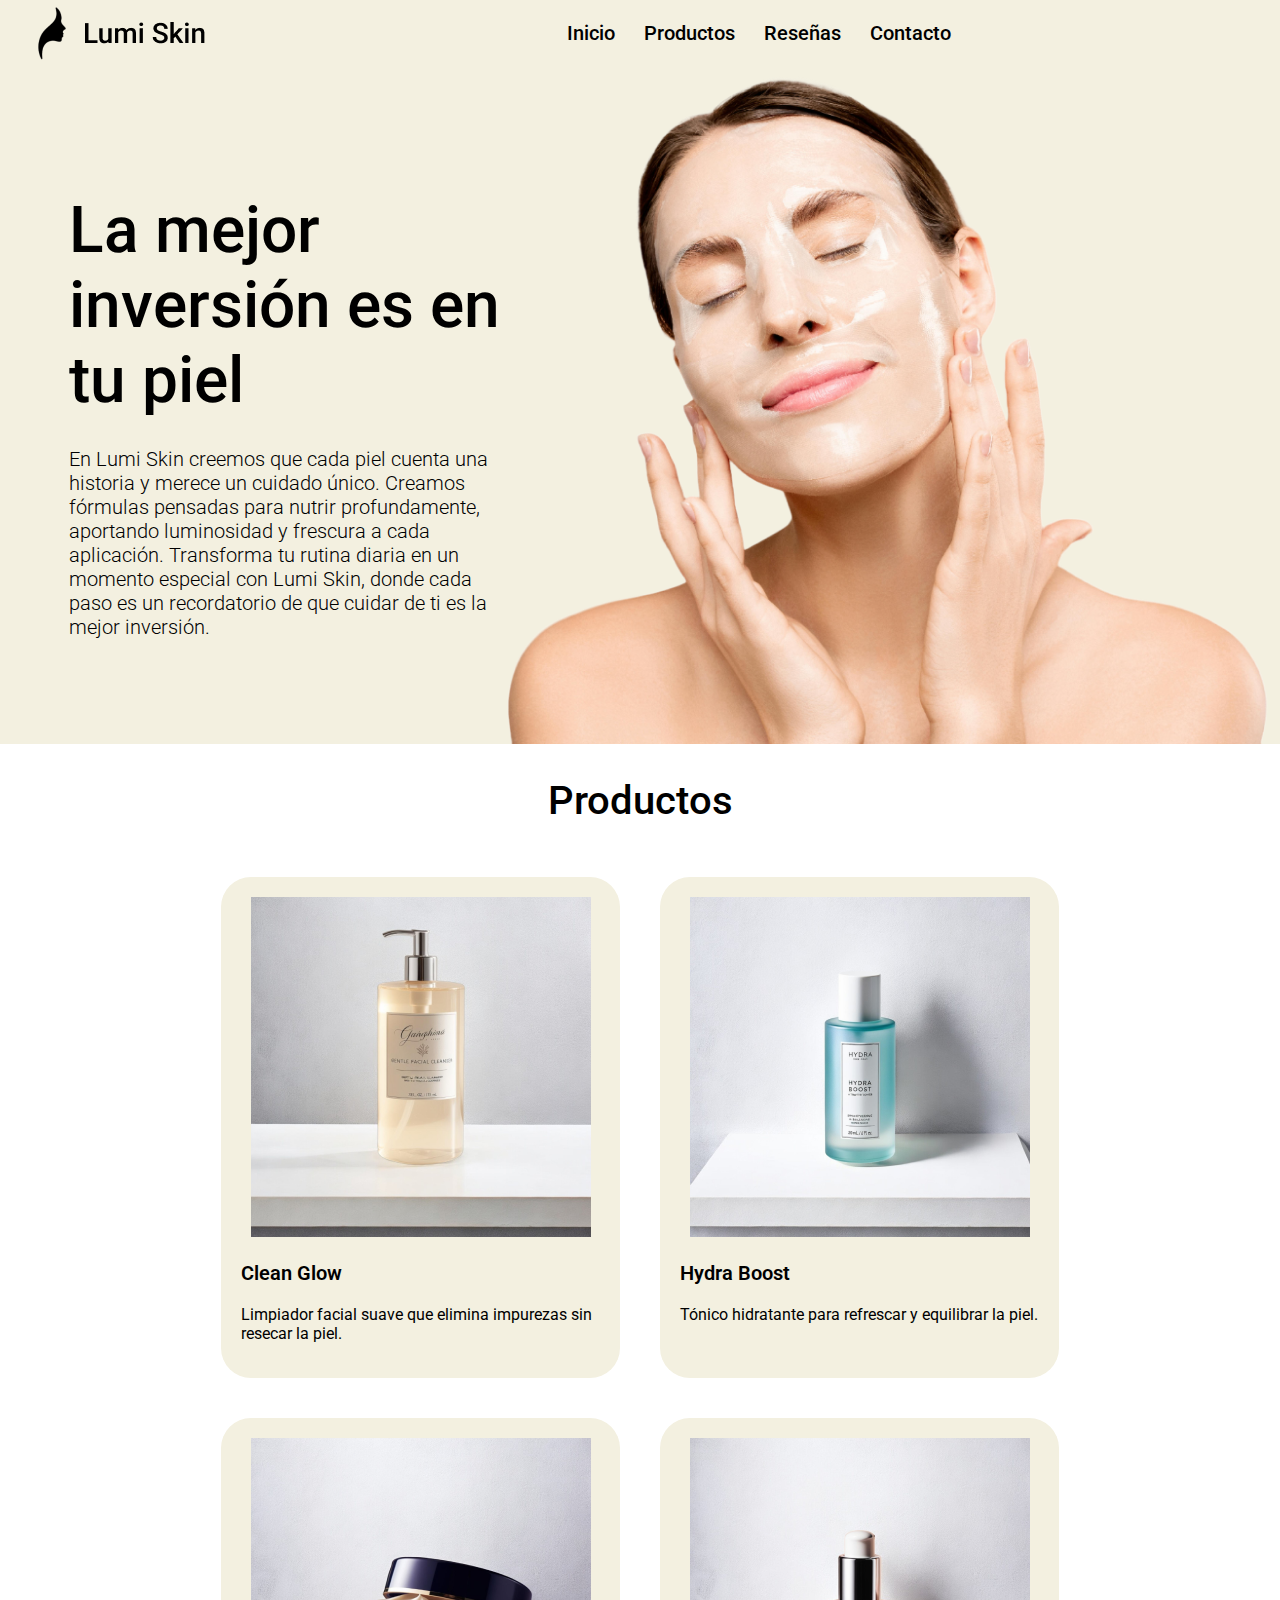
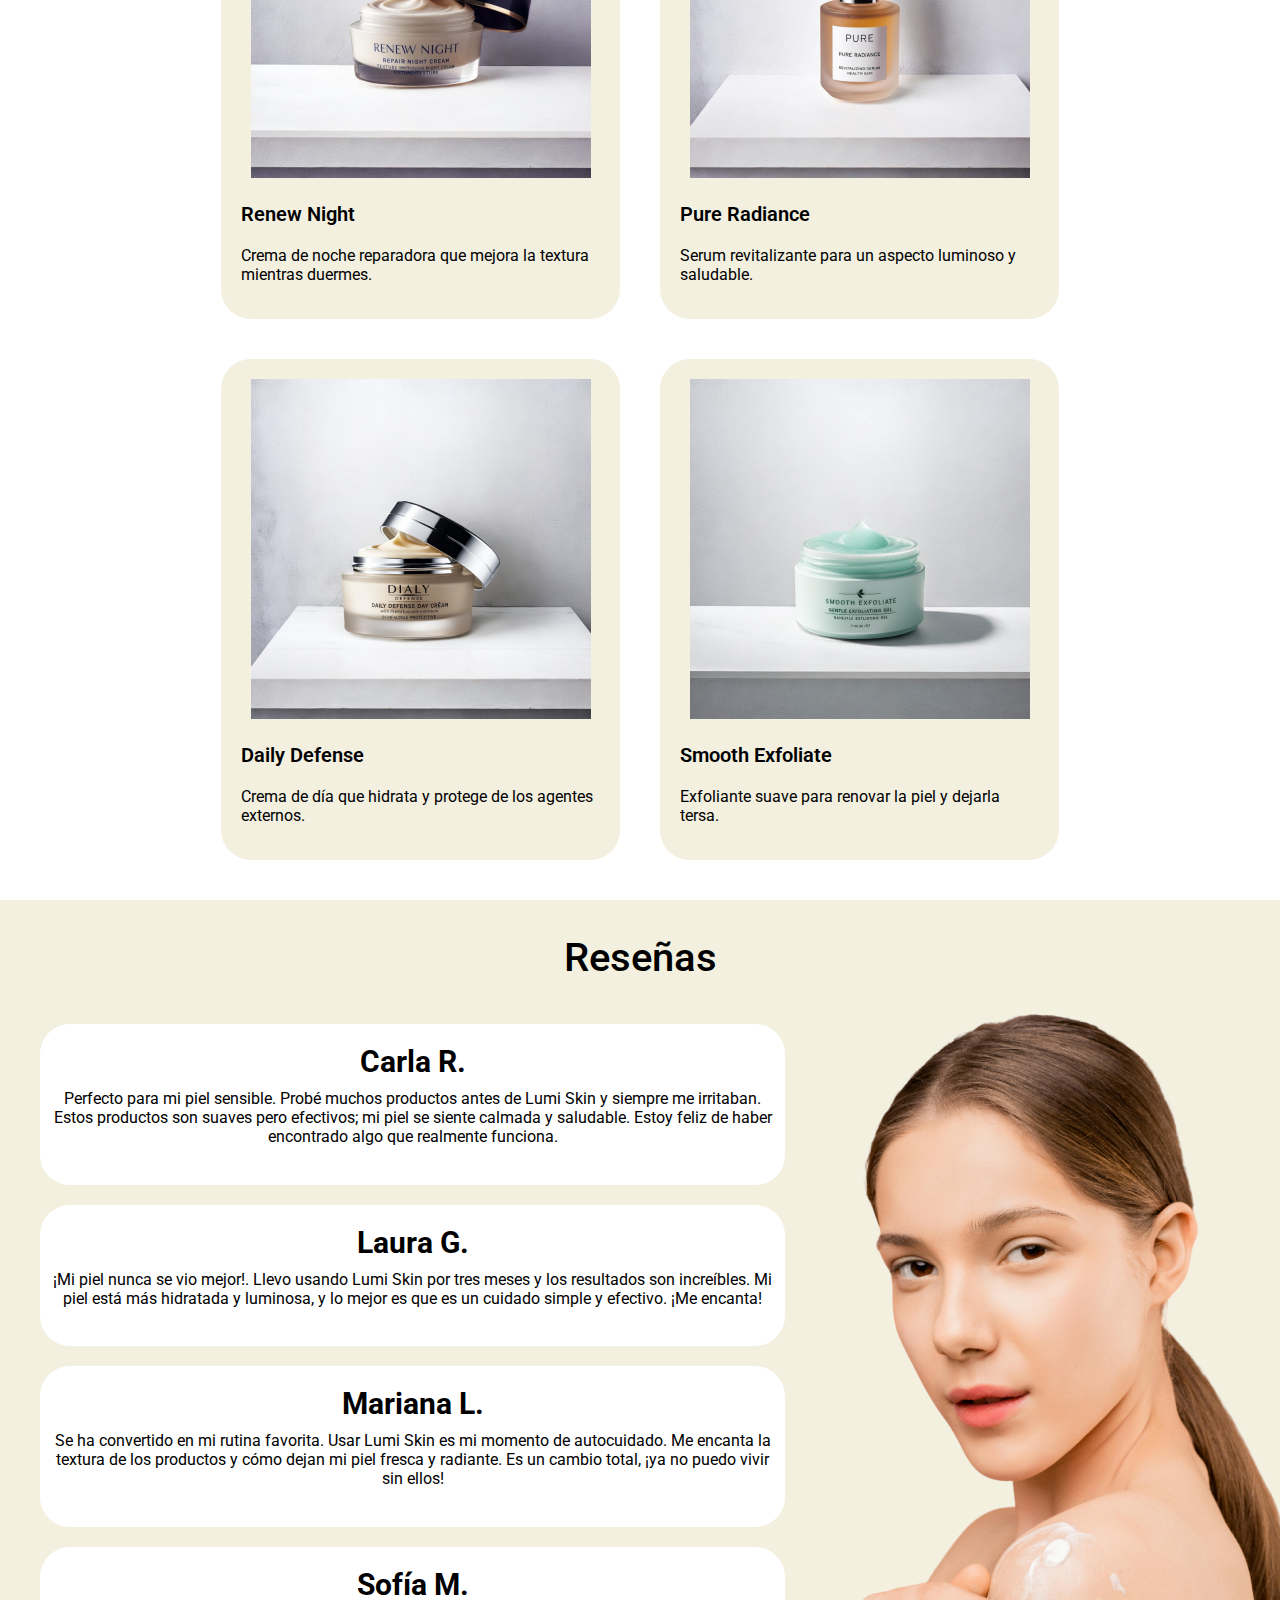
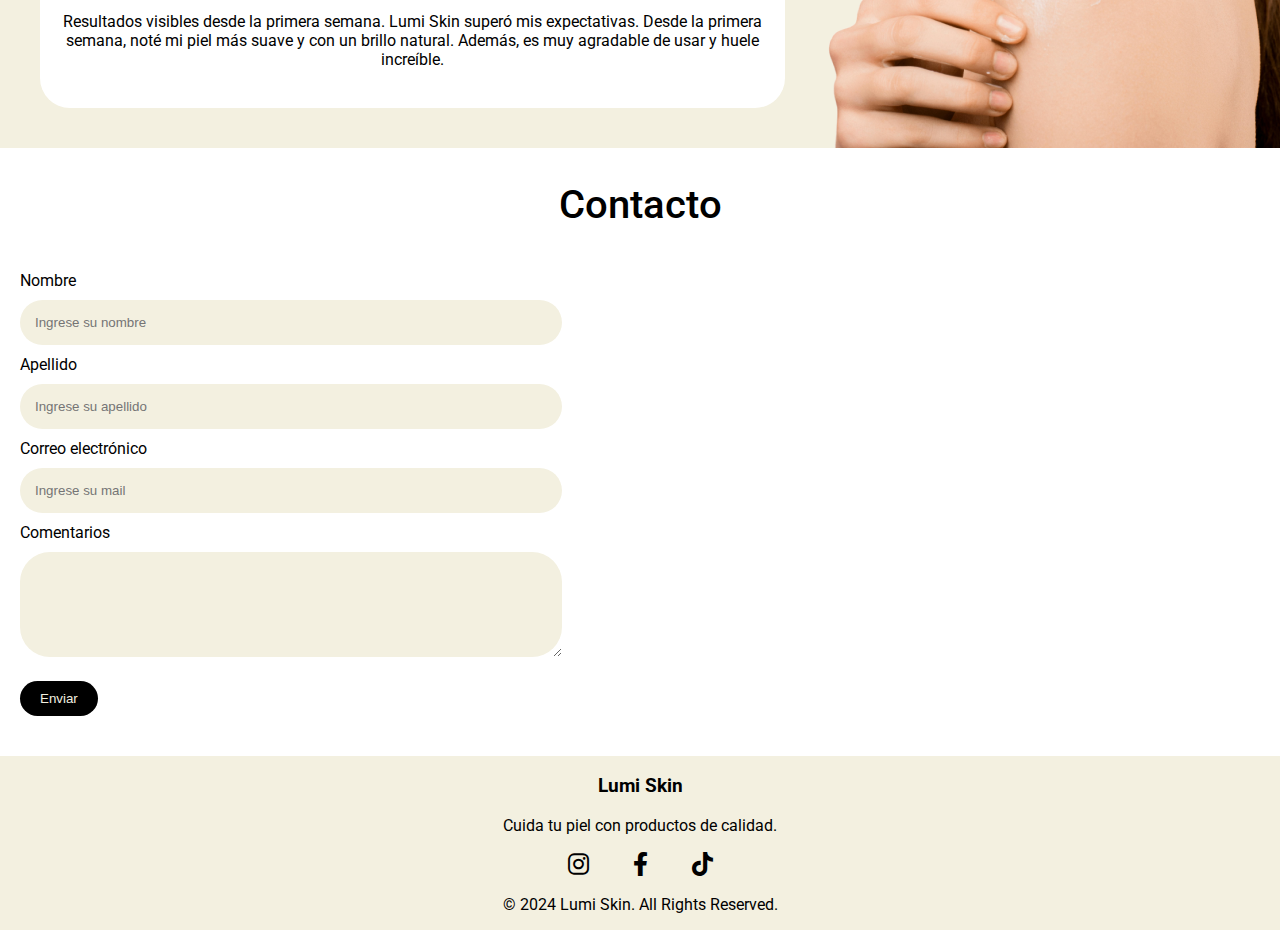
==== index.html @ 2d44f54c "Primer commit" ====
<!DOCTYPE html>
<html lang="es">
  <head>
    <meta charset="UTF-8" />
    <meta name="viewport" content="width=device-width, initial-scale=1.0" />
    <title>Lumi Skin</title>
    <link rel="stylesheet" href="styles.css" />
    <link
      href="https://fonts.googleapis.com/css2?family=Roboto:wght@400;700&display=swap"
      rel="stylesheet"
    />
    <link rel="shortcut icon" href="./Assets/Favicon.ico" type="image/x-icon" />
    <link
      rel="stylesheet"
      href="https://cdnjs.cloudflare.com/ajax/libs/font-awesome/6.0.0-beta3/css/all.min.css"
    />
  </head>
  <body>
    <header>
      <div id="logo">
        <img src="./Assets/Logo.png" alt="Logo de Lumi Skin" />
      </div>
      <nav>
        <ul>
          <li><a href="#inicio">Inicio</a></li>
          <li><a href="#productos">Productos</a></li>
          <li><a href="#reseñas">Reseñas</a></li>
          <li><a href="#contacto">Contacto</a></li>
        </ul>
      </nav>
    </header>
    <main>
      <section class="banner" id="inicio">
        <div class="texto-banner">
          <h1>La mejor inversión es en tu piel</h1>
          <p>
            En Lumi Skin creemos que cada piel cuenta una historia y merece un
            cuidado único. Creamos fórmulas pensadas para nutrir profundamente,
            aportando luminosidad y frescura a cada aplicación. Transforma tu
            rutina diaria en un momento especial con Lumi Skin, donde cada paso
            es un recordatorio de que cuidar de ti es la mejor inversión.
          </p>
        </div>
        <img
          src="./Assets/Mujer banner.png"
          alt="Mujer cuidando su piel con una mascarilla"
        />
      </section>
      <section class="productos" id="productos">
        <h2>Productos</h2>
        <div class="producto">
          <img
            src="./Assets/Producto1.png"
            alt="Imagen del producto Clean Glow"
          />
          <h3>Clean Glow</h3>
          <p>
            Limpiador facial suave que elimina impurezas sin resecar la piel.
          </p>
        </div>
        <div class="producto">
          <img
            src="./Assets/Producto2.png"
            alt="Imagen del producto Hydra Boost"
          />
          <h3>Hydra Boost</h3>
          <p>Tónico hidratante para refrescar y equilibrar la piel.</p>
        </div>
        <div class="producto">
          <img
            src="./Assets/Producto3.png"
            alt="Imagen del producto Renew Night"
          />
          <h3>Renew Night</h3>
          <p>
            Crema de noche reparadora que mejora la textura mientras duermes.
          </p>
        </div>
        <div class="producto">
          <img
            src="./Assets/Producto4.png"
            alt="Imagen del producto Pure Radiance"
          />
          <h3>Pure Radiance</h3>
          <p>Serum revitalizante para un aspecto luminoso y saludable.</p>
        </div>
        <div class="producto">
          <img
            src="./Assets/Producto5.png"
            alt="Imagen del producto Daily Defense"
          />
          <h3>Daily Defense</h3>
          <p>Crema de día que hidrata y protege de los agentes externos.</p>
        </div>
        <div class="producto">
          <img
            src="./Assets/Producto6.png"
            alt="Imagen del producto Smooth Exfoliate"
          />
          <h3>Smooth Exfoliate</h3>
          <p>Exfoliante suave para renovar la piel y dejarla tersa.</p>
        </div>
      </section>
      <section id="reseñas" class="reseñas">
        <h2>Reseñas</h2>
        <div class="reseñas-contenido">
          <div class="contenedor-reseñas">
            <div class="reseña">
              <h3>Carla R.</h3>
              <p>
                Perfecto para mi piel sensible. Probé muchos productos antes de
                Lumi Skin y siempre me irritaban. Estos productos son suaves
                pero efectivos; mi piel se siente calmada y saludable. Estoy
                feliz de haber encontrado algo que realmente funciona.
              </p>
            </div>
            <div class="reseña">
              <h3>Laura G.</h3>
              <p>
                ¡Mi piel nunca se vio mejor!. Llevo usando Lumi Skin por tres
                meses y los resultados son increíbles. Mi piel está más
                hidratada y luminosa, y lo mejor es que es un cuidado simple y
                efectivo. ¡Me encanta!
              </p>
            </div>
            <div class="reseña">
              <h3>Mariana L.</h3>
              <p>
                Se ha convertido en mi rutina favorita. Usar Lumi Skin es mi
                momento de autocuidado. Me encanta la textura de los productos y
                cómo dejan mi piel fresca y radiante. Es un cambio total, ¡ya no
                puedo vivir sin ellos!
              </p>
            </div>
            <div class="reseña">
              <h3>Sofía M.</h3>
              <p>
                Resultados visibles desde la primera semana. Lumi Skin superó
                mis expectativas. Desde la primera semana, noté mi piel más
                suave y con un brillo natural. Además, es muy agradable de usar
                y huele increíble.
              </p>
            </div>
          </div>
          <img
            src="./Assets/Mujer reseñas.png"
            alt="Mujer joven aplicando crema en su hombro"
          />
        </div>
      </section>

      <section class="contacto" id="contacto">
        <h2>Contacto</h2>
        <form
          action="https://formsubmit.co/julysayago12@gmail.com"
          method="POST"
        >
          <label for="firstname">Nombre</label>
          <input
            type="text"
            name="firstname"
            placeholder="Ingrese su nombre"
            size="30"
            required
          />
          <br />
          <label for="lastname">Apellido</label>
          <input
            type="text"
            name="lastname"
            placeholder="Ingrese su apellido"
            size="30"
            required
          />
          <br />
          <label for="mail">Correo electrónico</label>
          <input
            type="email"
            name="mail"
            placeholder="Ingrese su mail"
            required
          />
          <br />
          <label for="comentarios">Comentarios</label>
          <textarea name="comentarios" rows="5" cols="30" required></textarea>
          <br />
          <button type="submit">Enviar</button>
        </form>
        <iframe
          src="https://www.google.com/maps/embed?pb=!1m18!1m12!1m3!1d3467.356515587572!2d-58.37056177796857!3d-34.616450574011274!2m3!1f0!2f0!3f0!3m2!1i1024!2i768!4f13.1!3m3!1m2!1s0x95a3351cbd04daa5%3A0x6d84c28a6ce21945!2sHera%20centro%20de%20est%C3%A9tica%20facial%20y%20corporal!5e1!3m2!1ses!2sar!4v1731431781324!5m2!1ses!2sar"
          width="600"
          height="450"
          style="border: 0"
          allowfullscreen=""
          loading="lazy"
          referrerpolicy="no-referrer-when-downgrade"
        ></iframe>
      </section>
    </main>
    <footer>
      <h3>Lumi Skin</h3>
      <p>Cuida tu piel con productos de calidad.</p>
      <div class="iconos-redes-sociales">
        <a href="https://www.instagram.com" target="_blank"
          ><i class="fab fa-instagram"></i
        ></a>
        <a href="https://www.facebook.com" target="_blank"
          ><i class="fab fa-facebook-f"></i
        ></a>
        <a href="https://www.tiktok.com" target="_blank"
          ><i class="fab fa-tiktok"></i
        ></a>
      </div>
      <p>© 2024 Lumi Skin. All Rights Reserved.</p>
    </footer>
  </body>
</html>
---- styles.css ----
html {
  background-color: #f3f0e0;
  font-family: "Roboto", Arial, sans-serif;
}

body {
  padding: 0;
  margin: 0;
}

/*Header*/

header {
  display: flex;
  align-items: center;
  justify-content: space-between;
}

#logo {
  padding-left: 29px;
  padding-top: 5px;
}

nav {
  flex-grow: 1;
}

nav ul {
  list-style: none;
  display: flex;
  justify-content: center;
}

nav ul li a {
  text-decoration: none;
  color: black;
  margin-right: 29px;
  font-size: 1.25em;
  font-weight: 500;
}

nav ul li a:hover {
  text-decoration: underline;
}

/*Banner*/
.banner {
  display: flex;
  align-items: center;
  justify-content: center;
}

.texto-banner {
  padding-left: 69px;
  width: 39%;
}

.banner h1 {
  font-size: 4em;
  font-weight: 500;
  margin-bottom: 0;
}

.banner p {
  font-size: 1.25em;
  font-weight: 300;
  padding-top: 29px;
  margin-top: 0;
}

.banner img {
  padding-right: 10px;
}

/*Productos*/
.productos {
  display: flex;
  flex-wrap: wrap;
  justify-content: center;
  background-color: white;
  padding-bottom: 20px;
}

.productos h2 {
  width: 100%;
  text-align: center;
  font-size: 2.5em;
  font-weight: 500;
}

.producto {
  width: 399px;
  height: 501px;
  margin: 20px;
  padding: 20px;
  background-color: #f3f0e0;
  border-radius: 30px;
  text-align: center;
  box-sizing: border-box;
}

.producto h3 {
  font-size: 1.25em;
  font-weight: 600;
  text-align: left;
}

.producto p {
  font-size: 1em;
  font-weight: 400;
  text-align: left;
}

/*Reseñas*/
.reseñas {
  display: flex;
  flex-direction: column;
  align-items: center;
}

.reseñas h2 {
  width: 100%;
  text-align: center;
  font-size: 2.5em;
  font-weight: 500;
}

.reseñas-contenido {
  display: flex;
  justify-content: space-between;
  width: 100%;
}

.contenedor-reseñas {
  display: flex;
  flex-wrap: wrap;
  justify-content: space-between;
  width: 80%;
  padding-left: 30px;
  padding-right: 30px;
  padding-bottom: 30px;
}

.reseña {
  margin: 10px;
  padding: 10px 10px 20px;
  background-color: white;
  text-align: center;
  border-radius: 30px;
  box-sizing: border-box;
}

.reseña h3 {
  font-size: 1.875em;
  font-weight: 700;
  margin: 10px 0;
}

.reseña p {
  font-size: 1em;
  font-weight: 400;
  margin: 5px 0;
}

/*Contacto*/
.contacto {
  display: flex;
  flex-wrap: wrap;
  justify-content: center;
  background-color: white;
  padding-bottom: 40px;
}

.contacto h2 {
  width: 100%;
  text-align: center;
  font-size: 2.5em;
  font-weight: 500;
}

.contacto form {
  width: 50%;
  justify-content: center;
}

.contacto form label {
  display: block;
  padding-top: 10px;
  padding-bottom: 10px;
}

.contacto form input {
  width: 80%;
  padding: 15px;
  border: none;
  border-radius: 30px;
  background-color: #f3f0e0;
}

.contacto form textarea {
  width: 80%;
  padding: 15px;
  border: none;
  margin-bottom: 20px;
  border-radius: 30px;
  background-color: #f3f0e0;
}

.contacto form button {
  padding: 10px 20px;
  background-color: black;
  color: #f3f0e0;
  border: none;
  border-radius: 30px;
  cursor: pointer;
}

.contacto iframe {
  border-radius: 30px;
}

/*Footer*/
footer {
  text-align: center;
}

.iconos-redes-sociales a {
  color: #000;
  padding: 20px;
  font-size: 1.5em;
}
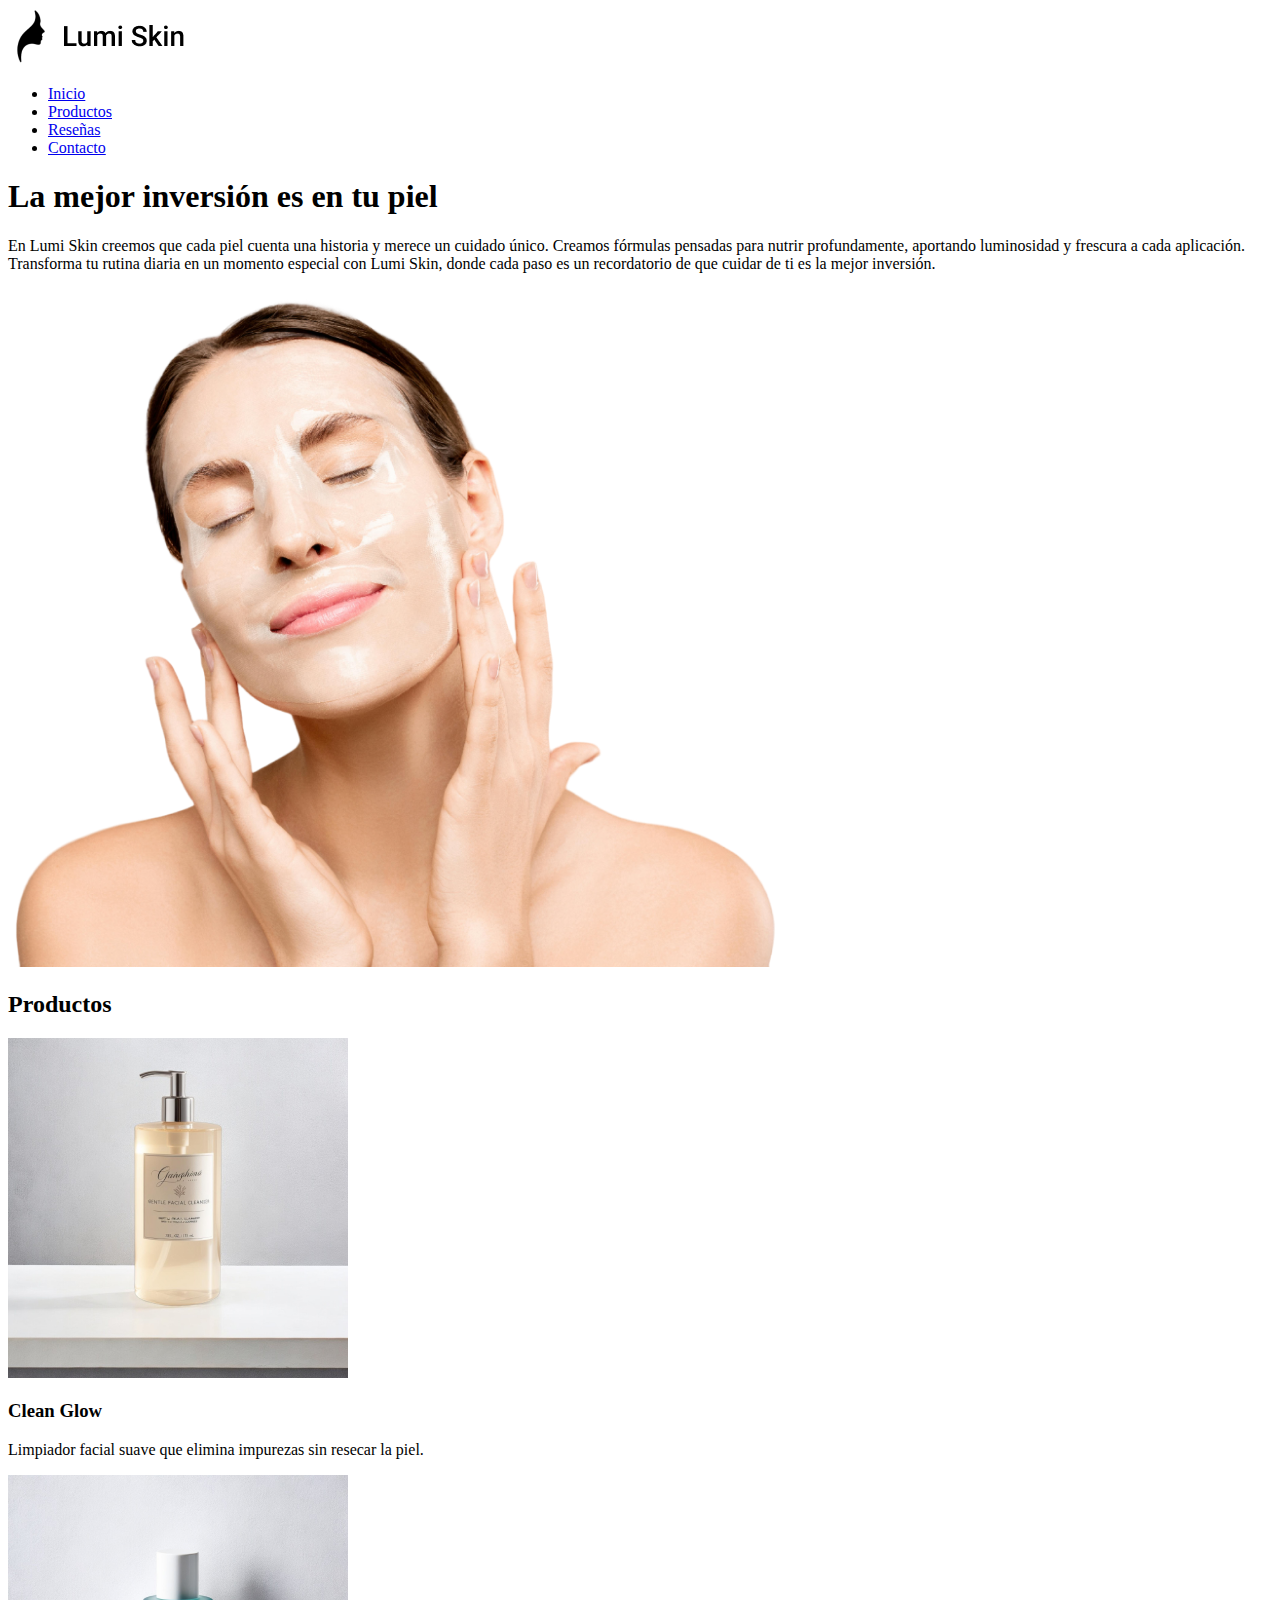
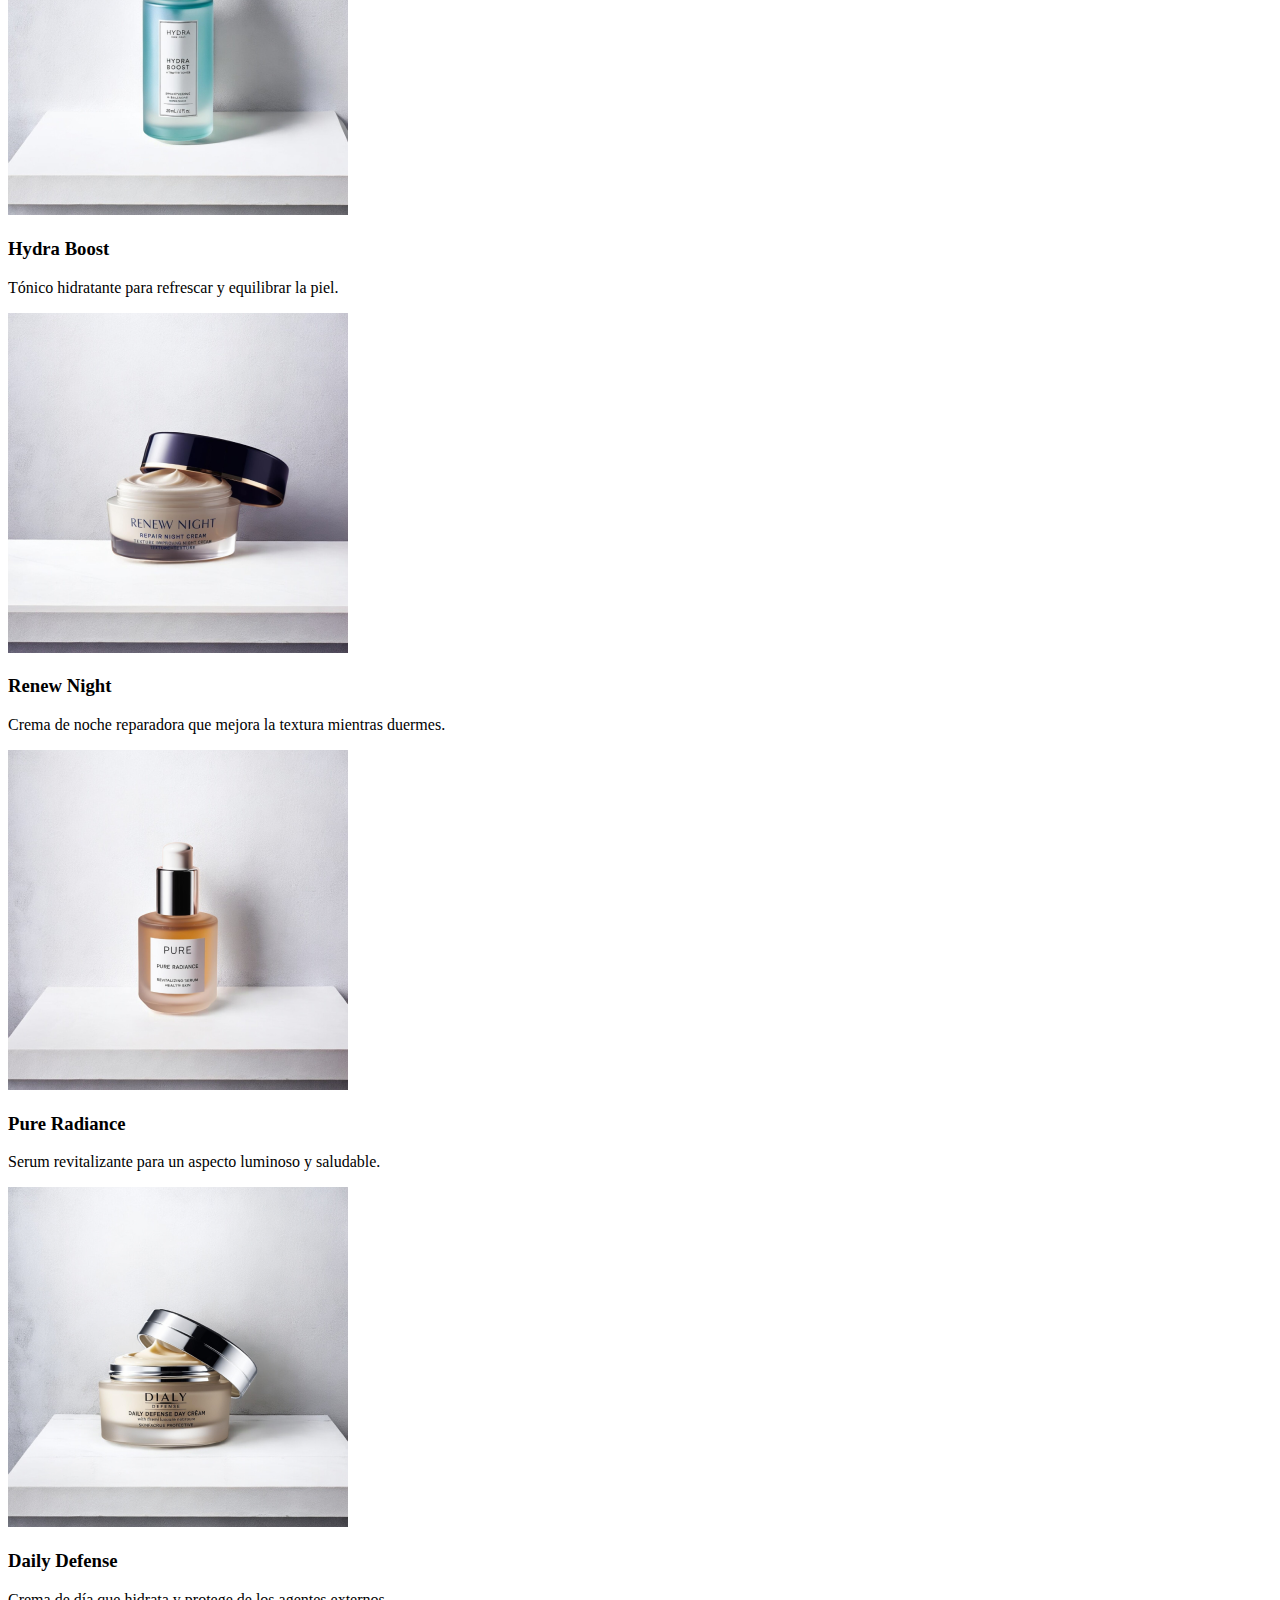
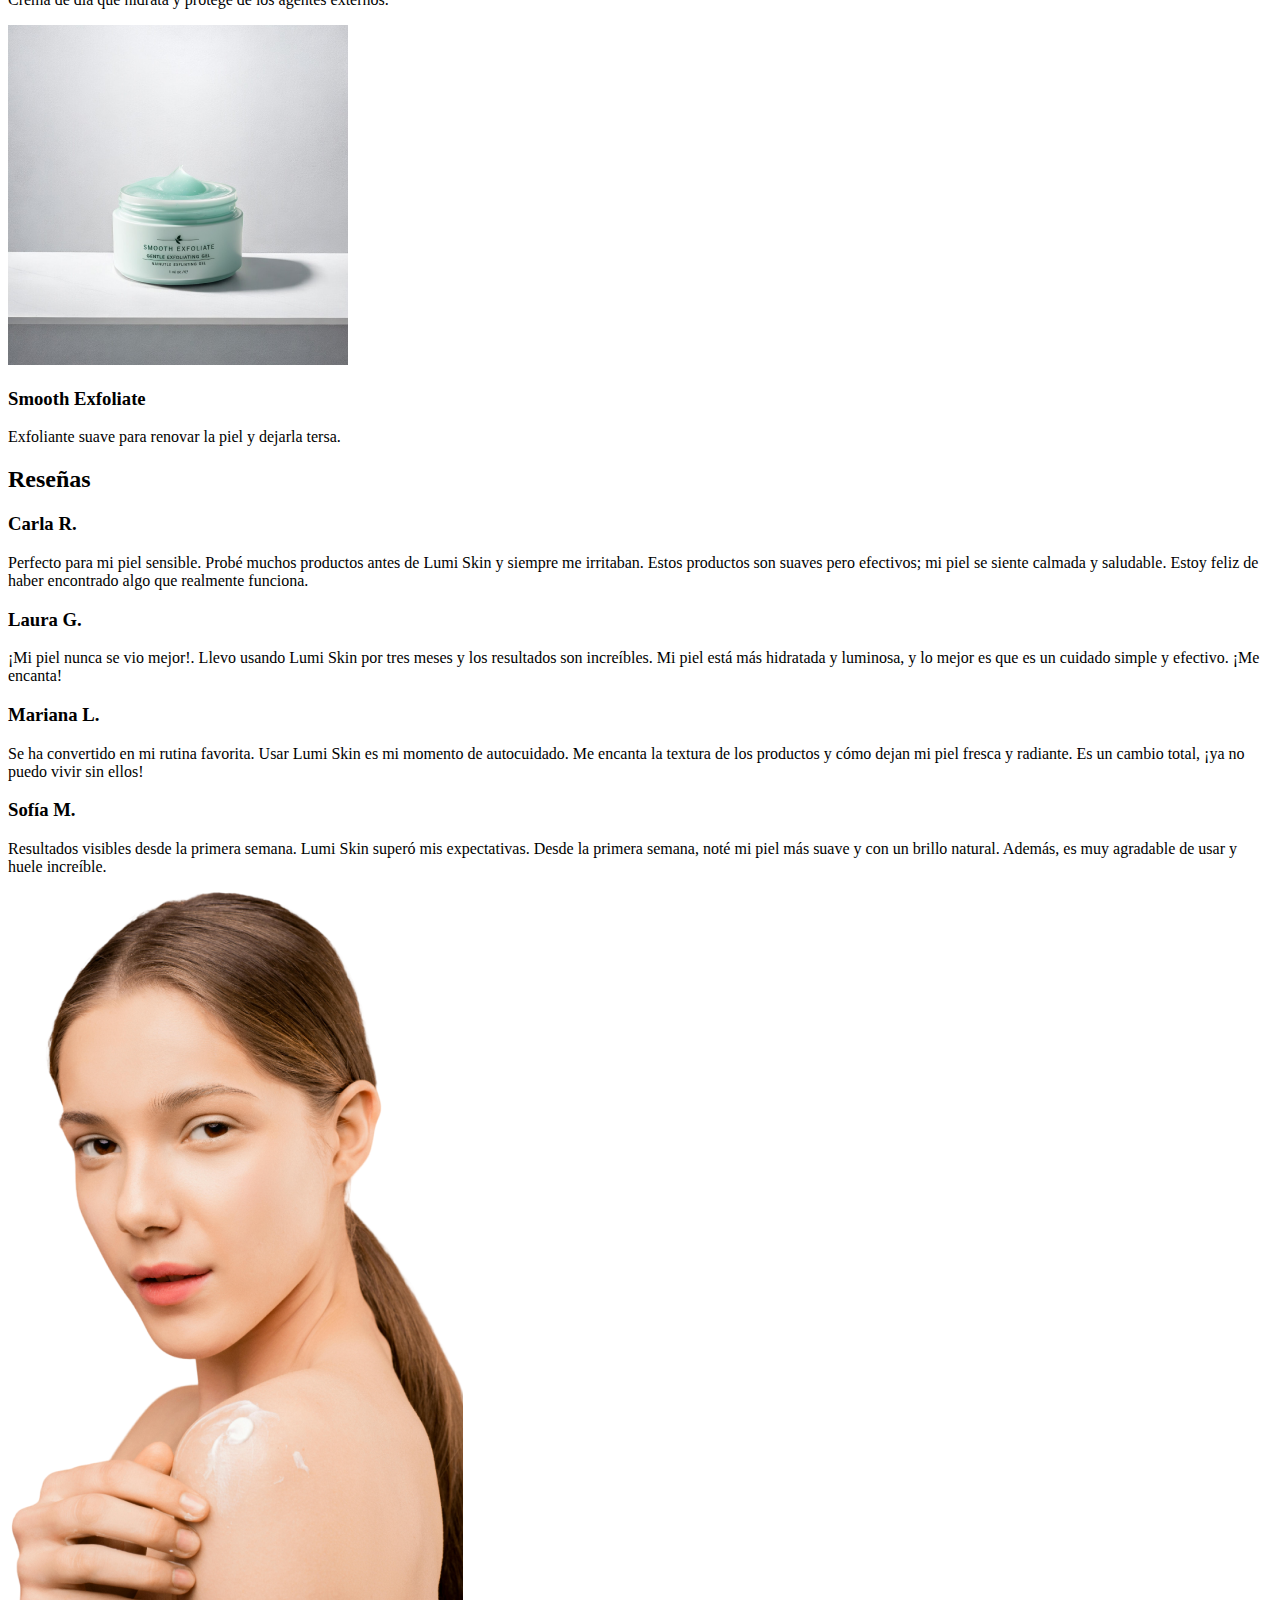
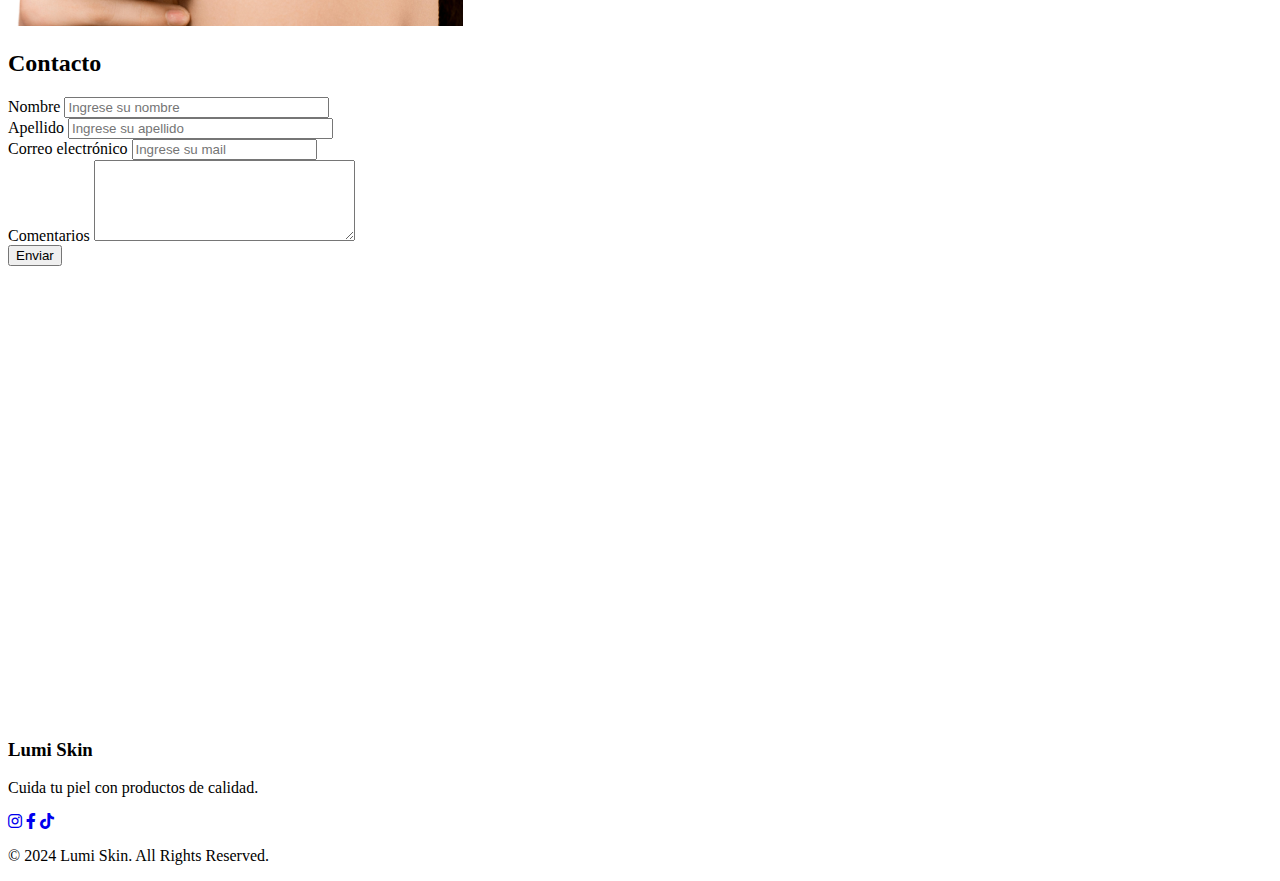
==== commit f67bc29a: "Falttba guardar el HTML" ====
--- a/index.html
+++ b/index.html
@@ -4,7 +4,7 @@
     <meta charset="UTF-8" />
     <meta name="viewport" content="width=device-width, initial-scale=1.0" />
     <title>Lumi Skin</title>
-    <link rel="stylesheet" href="styles.css" />
+    <link rel="stylesheet" href="style.css" />
     <link
       href="https://fonts.googleapis.com/css2?family=Roboto:wght@400;700&display=swap"
       rel="stylesheet"
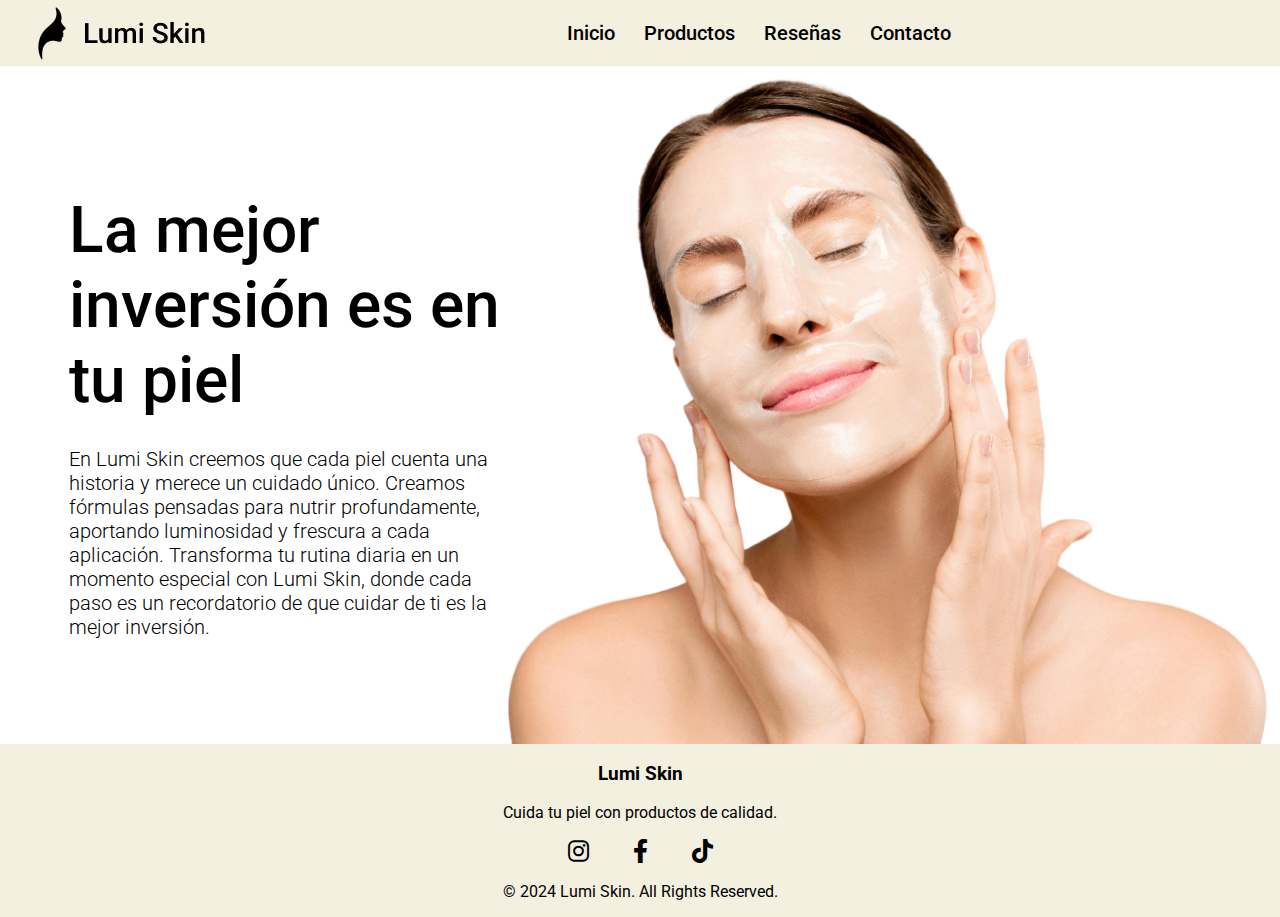
==== commit a11f124f: "Modal, separación en distintos HTML, etc" ====
--- a/index.html
+++ b/index.html
@@ -4,7 +4,7 @@
     <meta charset="UTF-8" />
     <meta name="viewport" content="width=device-width, initial-scale=1.0" />
     <title>Lumi Skin</title>
-    <link rel="stylesheet" href="style.css" />
+    <link rel="stylesheet" href="/CSS/styles.css" />
     <link
       href="https://fonts.googleapis.com/css2?family=Roboto:wght@400;700&display=swap"
       rel="stylesheet"
@@ -15,6 +15,8 @@
       href="https://cdnjs.cloudflare.com/ajax/libs/font-awesome/6.0.0-beta3/css/all.min.css"
     />
   </head>
+  <script src="script.js"></script>
+
   <body>
     <header>
       <div id="logo">
@@ -22,10 +24,10 @@
       </div>
       <nav>
         <ul>
-          <li><a href="#inicio">Inicio</a></li>
-          <li><a href="#productos">Productos</a></li>
-          <li><a href="#reseñas">Reseñas</a></li>
-          <li><a href="#contacto">Contacto</a></li>
+          <li><a href="index.html">Inicio</a></li>
+          <li><a href="/productos.html">Productos</a></li>
+          <li><a href="/reseñas.html">Reseñas</a></li>
+          <li><a href="/contacto.html">Contacto</a></li>
         </ul>
       </nav>
     </header>
@@ -46,156 +48,6 @@
           alt="Mujer cuidando su piel con una mascarilla"
         />
       </section>
-      <section class="productos" id="productos">
-        <h2>Productos</h2>
-        <div class="producto">
-          <img
-            src="./Assets/Producto1.png"
-            alt="Imagen del producto Clean Glow"
-          />
-          <h3>Clean Glow</h3>
-          <p>
-            Limpiador facial suave que elimina impurezas sin resecar la piel.
-          </p>
-        </div>
-        <div class="producto">
-          <img
-            src="./Assets/Producto2.png"
-            alt="Imagen del producto Hydra Boost"
-          />
-          <h3>Hydra Boost</h3>
-          <p>Tónico hidratante para refrescar y equilibrar la piel.</p>
-        </div>
-        <div class="producto">
-          <img
-            src="./Assets/Producto3.png"
-            alt="Imagen del producto Renew Night"
-          />
-          <h3>Renew Night</h3>
-          <p>
-            Crema de noche reparadora que mejora la textura mientras duermes.
-          </p>
-        </div>
-        <div class="producto">
-          <img
-            src="./Assets/Producto4.png"
-            alt="Imagen del producto Pure Radiance"
-          />
-          <h3>Pure Radiance</h3>
-          <p>Serum revitalizante para un aspecto luminoso y saludable.</p>
-        </div>
-        <div class="producto">
-          <img
-            src="./Assets/Producto5.png"
-            alt="Imagen del producto Daily Defense"
-          />
-          <h3>Daily Defense</h3>
-          <p>Crema de día que hidrata y protege de los agentes externos.</p>
-        </div>
-        <div class="producto">
-          <img
-            src="./Assets/Producto6.png"
-            alt="Imagen del producto Smooth Exfoliate"
-          />
-          <h3>Smooth Exfoliate</h3>
-          <p>Exfoliante suave para renovar la piel y dejarla tersa.</p>
-        </div>
-      </section>
-      <section id="reseñas" class="reseñas">
-        <h2>Reseñas</h2>
-        <div class="reseñas-contenido">
-          <div class="contenedor-reseñas">
-            <div class="reseña">
-              <h3>Carla R.</h3>
-              <p>
-                Perfecto para mi piel sensible. Probé muchos productos antes de
-                Lumi Skin y siempre me irritaban. Estos productos son suaves
-                pero efectivos; mi piel se siente calmada y saludable. Estoy
-                feliz de haber encontrado algo que realmente funciona.
-              </p>
-            </div>
-            <div class="reseña">
-              <h3>Laura G.</h3>
-              <p>
-                ¡Mi piel nunca se vio mejor!. Llevo usando Lumi Skin por tres
-                meses y los resultados son increíbles. Mi piel está más
-                hidratada y luminosa, y lo mejor es que es un cuidado simple y
-                efectivo. ¡Me encanta!
-              </p>
-            </div>
-            <div class="reseña">
-              <h3>Mariana L.</h3>
-              <p>
-                Se ha convertido en mi rutina favorita. Usar Lumi Skin es mi
-                momento de autocuidado. Me encanta la textura de los productos y
-                cómo dejan mi piel fresca y radiante. Es un cambio total, ¡ya no
-                puedo vivir sin ellos!
-              </p>
-            </div>
-            <div class="reseña">
-              <h3>Sofía M.</h3>
-              <p>
-                Resultados visibles desde la primera semana. Lumi Skin superó
-                mis expectativas. Desde la primera semana, noté mi piel más
-                suave y con un brillo natural. Además, es muy agradable de usar
-                y huele increíble.
-              </p>
-            </div>
-          </div>
-          <img
-            src="./Assets/Mujer reseñas.png"
-            alt="Mujer joven aplicando crema en su hombro"
-          />
-        </div>
-      </section>
-
-      <section class="contacto" id="contacto">
-        <h2>Contacto</h2>
-        <form
-          action="https://formsubmit.co/julysayago12@gmail.com"
-          method="POST"
-        >
-          <label for="firstname">Nombre</label>
-          <input
-            type="text"
-            name="firstname"
-            placeholder="Ingrese su nombre"
-            size="30"
-            required
-          />
-          <br />
-          <label for="lastname">Apellido</label>
-          <input
-            type="text"
-            name="lastname"
-            placeholder="Ingrese su apellido"
-            size="30"
-            required
-          />
-          <br />
-          <label for="mail">Correo electrónico</label>
-          <input
-            type="email"
-            name="mail"
-            placeholder="Ingrese su mail"
-            required
-          />
-          <br />
-          <label for="comentarios">Comentarios</label>
-          <textarea name="comentarios" rows="5" cols="30" required></textarea>
-          <br />
-          <button type="submit">Enviar</button>
-        </form>
-        <iframe
-          src="https://www.google.com/maps/embed?pb=!1m18!1m12!1m3!1d3467.356515587572!2d-58.37056177796857!3d-34.616450574011274!2m3!1f0!2f0!3f0!3m2!1i1024!2i768!4f13.1!3m3!1m2!1s0x95a3351cbd04daa5%3A0x6d84c28a6ce21945!2sHera%20centro%20de%20est%C3%A9tica%20facial%20y%20corporal!5e1!3m2!1ses!2sar!4v1731431781324!5m2!1ses!2sar"
-          width="600"
-          height="450"
-          style="border: 0"
-          allowfullscreen=""
-          loading="lazy"
-          referrerpolicy="no-referrer-when-downgrade"
-        ></iframe>
-      </section>
     </main>
     <footer>
       <h3>Lumi Skin</h3>
--- a/CSS/styles.css
+++ b/CSS/styles.css
@@ -0,0 +1,288 @@
+html {
+  background-color: #f3f0e0;
+  font-family: "Roboto", Arial, sans-serif;
+}
+
+body {
+  padding: 0;
+  margin: 0;
+}
+
+/*Header*/
+
+header {
+  display: flex;
+  align-items: center;
+  justify-content: space-between;
+  
+}
+
+#logo {
+  padding-left: 29px;
+  padding-top: 5px;
+}
+
+nav {
+  flex-grow: 1;
+}
+
+nav ul {
+  list-style: none;
+  display: flex;
+  justify-content: center;
+}
+
+nav ul li a {
+  text-decoration: none;
+  color: black;
+  margin-right: 29px;
+  font-size: 1.25em;
+  font-weight: 500;
+}
+
+nav ul li a:hover {
+  text-decoration: underline;
+}
+
+/*Banner*/
+.banner {
+  display: flex;
+  align-items: center;
+  justify-content: center;
+  background-color: white;
+}
+
+.texto-banner {
+  padding-left: 69px;
+  width: 39%;
+}
+
+.banner h1 {
+  font-size: 4em;
+  font-weight: 500;
+  margin-bottom: 0;
+}
+
+.banner p {
+  font-size: 1.25em;
+  font-weight: 300;
+  padding-top: 29px;
+  margin-top: 0;
+}
+
+.banner img {
+  padding-right: 10px;
+}
+
+/*Productos*/
+.productos {
+  display: flex;
+  flex-wrap: wrap;
+  justify-content: center;
+  background-color: white;
+  padding-bottom: 20px;
+}
+
+.productos h2 {
+  width: 100%;
+  text-align: center;
+  font-size: 2.5em;
+  font-weight: 500;
+}
+
+.producto {
+  width: 399px;
+  height: 590px;
+  margin: 20px;
+  padding: 20px;
+  background-color: #f3f0e0;
+  border-radius: 30px;
+  text-align: center;
+  box-sizing: border-box;
+}
+
+.producto h3 {
+  font-size: 1.25em;
+  font-weight: 600;
+  text-align: left;
+  text-align: center;
+}
+
+.producto p {
+  font-size: 1em;
+  font-weight: 400;
+  text-align: left;
+  text-align: center;
+}
+
+/*Reseñas*/
+.reseñas {
+  display: flex;
+  flex-direction: column;
+  align-items: center;
+  background-color: white;
+}
+
+.reseñas h2 {
+  width: 100%;
+  text-align: center;
+  font-size: 2.5em;
+  font-weight: 500;
+}
+
+.reseñas-contenido {
+  display: flex;
+  justify-content: space-between;
+  width: 100%;
+}
+
+.contenedor-reseñas {
+  display: flex;
+  flex-wrap: wrap;
+  justify-content: space-between;
+  width: 80%;
+  padding-left: 30px;
+  padding-right: 30px;
+  padding-bottom: 30px;
+}
+
+.reseña {
+  margin: 10px;
+  padding: 10px 10px 20px;
+  background-color: #f3f0e0;
+  text-align: center;
+  border-radius: 30px;
+  box-sizing: border-box;
+}
+
+.reseña h3 {
+  font-size: 1.875em;
+  font-weight: 700;
+  margin: 10px 0;
+}
+
+.reseña p {
+  font-size: 1em;
+  font-weight: 400;
+  margin: 5px 0;
+}
+
+/*Contacto*/
+.contacto {
+  display: flex;
+  flex-wrap: wrap;
+  justify-content: center;
+  background-color: white;
+  padding-bottom: 40px;
+}
+
+.contacto h2 {
+  width: 100%;
+  text-align: center;
+  font-size: 2.5em;
+  font-weight: 500;
+}
+
+.contacto form {
+  width: 50%;
+  justify-content: center;
+}
+
+.contacto form label {
+  display: block;
+  padding-top: 10px;
+  padding-bottom: 10px;
+}
+
+.contacto form input {
+  width: 80%;
+  padding: 15px;
+  border: none;
+  border-radius: 30px;
+  background-color: #f3f0e0;
+}
+
+.contacto form textarea {
+  width: 80%;
+  padding: 15px;
+  border: none;
+  margin-bottom: 20px;
+  border-radius: 30px;
+  background-color: #f3f0e0;
+}
+
+.contacto form button {
+  padding: 10px 20px;
+  background-color: black;
+  color: #f3f0e0;
+  border: none;
+  border-radius: 30px;
+  cursor: pointer;
+}
+
+.contacto iframe {
+  border-radius: 30px;
+}
+
+/*Footer*/
+footer {
+  text-align: center;
+}
+
+.iconos-redes-sociales a {
+  color: #000;
+  padding: 20px;
+  font-size: 1.5em;
+}
+
+#agregarButton, #verMasButton {
+  width: 90%;
+  padding: 10px 20px;
+  margin-bottom: 15px;
+  cursor: pointer;
+  border-radius: 30px;
+}
+
+#agregarButton {
+  background-color: #000;
+  border: none;
+  color: white;
+}
+
+#agregarButton {
+  background-color: #000;
+  border: none;
+  color: white;
+}
+
+.modal {
+  display: none; 
+  position: fixed; 
+  top: 0;
+  left: 0;
+  width: 100%; 
+  height: 100%; 
+  background-color: rgba(0, 0, 0, 0.4);
+}
+
+.modal-content {
+  background-color: #fefefe;
+  margin: 15% auto;
+  padding: 20px;
+  border-radius: 30px;
+  width: 50%;
+}
+
+
+.close {
+  color: #aaa;
+  float: right;
+  font-size: 28px;
+  font-weight: bold;
+}
+
+.close:hover {
+  color: black;
+  text-decoration: none;
+  cursor: pointer;
+}
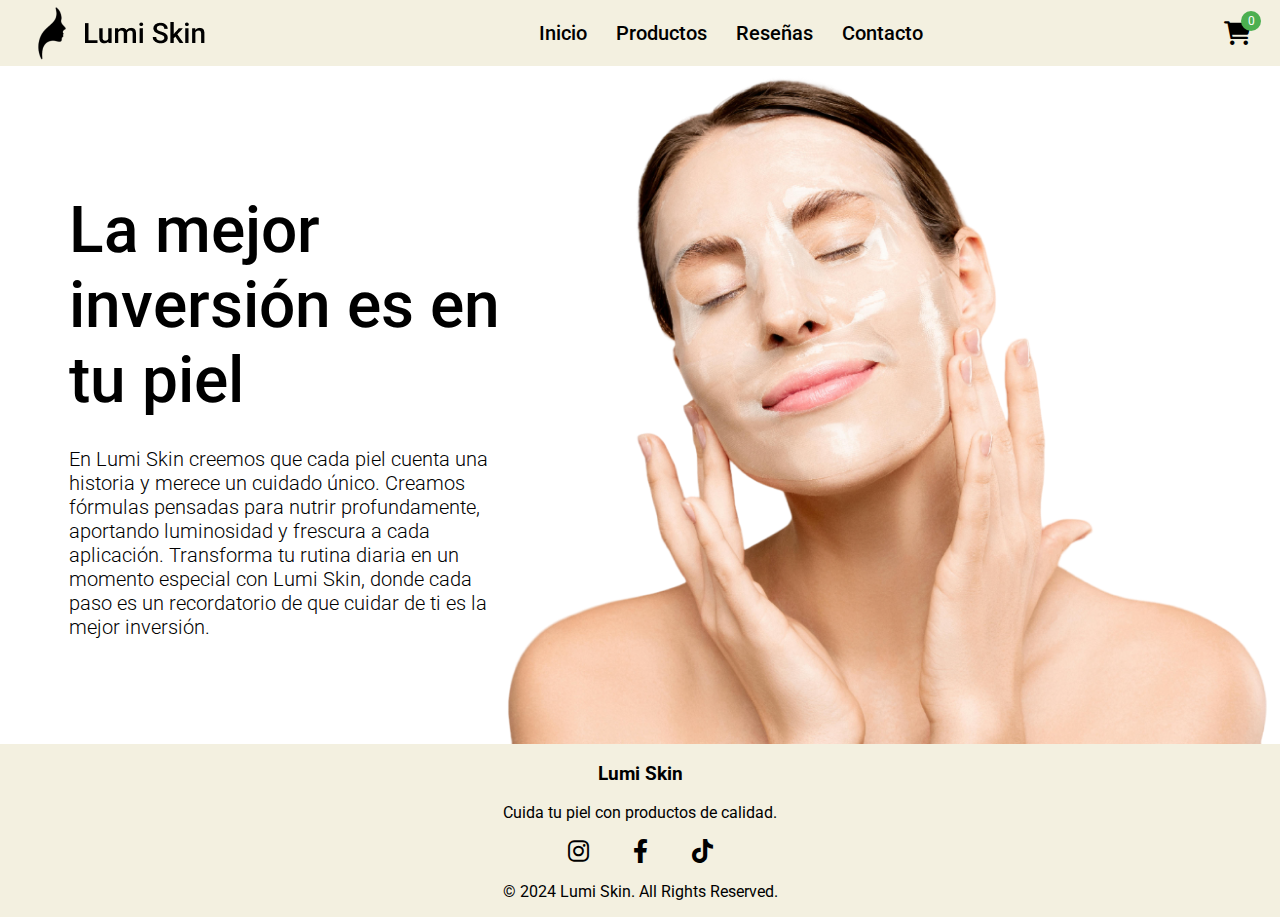
==== commit 01c57a2a: "Solución de error live server" ====
--- a/index.html
+++ b/index.html
@@ -4,7 +4,7 @@
     <meta charset="UTF-8" />
     <meta name="viewport" content="width=device-width, initial-scale=1.0" />
     <title>Lumi Skin</title>
-    <link rel="stylesheet" href="/CSS/styles.css" />
+    <link rel="stylesheet" href="CSS/styles.css" />
     <link
       href="https://fonts.googleapis.com/css2?family=Roboto:wght@400;700&display=swap"
       rel="stylesheet"
@@ -15,8 +15,6 @@
       href="https://cdnjs.cloudflare.com/ajax/libs/font-awesome/6.0.0-beta3/css/all.min.css"
     />
   </head>
-  <script src="script.js"></script>
-
   <body>
     <header>
       <div id="logo">
@@ -25,11 +23,18 @@
       <nav>
         <ul>
           <li><a href="index.html">Inicio</a></li>
-          <li><a href="/productos.html">Productos</a></li>
-          <li><a href="/reseñas.html">Reseñas</a></li>
-          <li><a href="/contacto.html">Contacto</a></li>
-        </ul>
-      </nav>
+          <li><a href="productos.html">Productos</a></li>
+          <li><a href="reseñas.html">Reseñas</a></li>
+          <li><a href="contacto.html">Contacto</a></li>
+      </ul>
+    </nav>
+    <div id="carrito-icono">
+      <a href="carrito.html">
+          <i class="fas fa-shopping-cart"></i>
+          <span id="carrito-contador">0</span>
+      </a>
+  </div> 
+    </nav>
     </header>
     <main>
       <section class="banner" id="inicio">
@@ -65,5 +70,7 @@
       </div>
       <p>© 2024 Lumi Skin. All Rights Reserved.</p>
     </footer>
-  </body>
+    <script src="JS/carrito.js"></script>
+    <script src="JS/script.js"></script>
+    </body>
 </html>
--- a/CSS/styles.css
+++ b/CSS/styles.css
@@ -286,3 +286,131 @@
   text-decoration: none;
   cursor: pointer;
 }
+
+#carrito-icono {
+  position: relative;
+  margin-right: 29px;
+  cursor: pointer;
+}
+
+#carrito-icono i {
+  font-size: 1.5em;
+  color: black;
+}
+
+#carrito-contador {
+  position: absolute;
+  top: -10px;
+  right: -10px;
+  background-color: #4caf50;
+  color: white;
+  font-size: 0.75em;
+  width: 20px;
+  height: 20px;
+  border-radius: 50%;
+  text-align: center;
+  line-height: 20px;
+}
+
+.mensaje-exito {
+  position: fixed;
+  bottom: 20px;
+  right: 20px;
+  background-color: #4caf50;
+  color: white;
+  padding: 10px 20px;
+  border-radius: 30px;
+}
+
+
+.carrito {
+  background-color: white;
+  padding-top: 10px;
+  margin: 0;
+}
+
+
+.carrito h2 {
+  width: 100%;
+  text-align: center;
+  font-size: 2.5em;
+  font-weight: 500;
+}
+
+#lista-carrito li {
+  display: flex;
+  justify-content: space-between;
+  align-items: center;
+  padding: 15px;
+}
+
+.producto-name {
+  font-size: 1.2em;
+  font-weight: 500;
+}
+
+.producto-quantity {
+  font-size: 1em;
+  font-weight: 400;
+  margin-right: 10px;
+}
+
+.producto-buttons button {
+  padding: 5px 10px;
+  margin: 0 5px;
+  border: none;
+  border-radius: 5px;
+  cursor: pointer;
+  background-color: black;
+  color: white;
+}
+
+.producto-buttons button:hover {
+  background-color: grey;
+}
+
+.producto-price {
+  font-size: 1em;
+}
+
+#precio-total {
+  font-size: 1.5em;
+  font-weight: bold;
+  text-align: right;
+  margin-top: 20px;
+  margin-right: 30px;
+}
+
+#finalizar-compra {
+  background-color: black;
+  color: white;
+  border: none;
+  cursor: pointer;
+  margin-top: 20px;
+  border-radius: 30px;
+  display: block;
+  width: 25%;
+  margin-left: auto;
+  margin-right: auto;
+  text-align: center;
+  padding: 10px;
+}
+
+#vaciar-carrito {
+  background-color: transparent;
+  color: black;
+  border: none;
+  cursor: pointer;
+  text-decoration: underline;
+  display: block;
+  width: 50%;
+  margin-left: auto;
+  margin-right: auto;
+  text-align: center;
+  padding: 10px;
+}
+
+#vaciar-carrito:hover {
+  text-decoration: none;
+}
+
